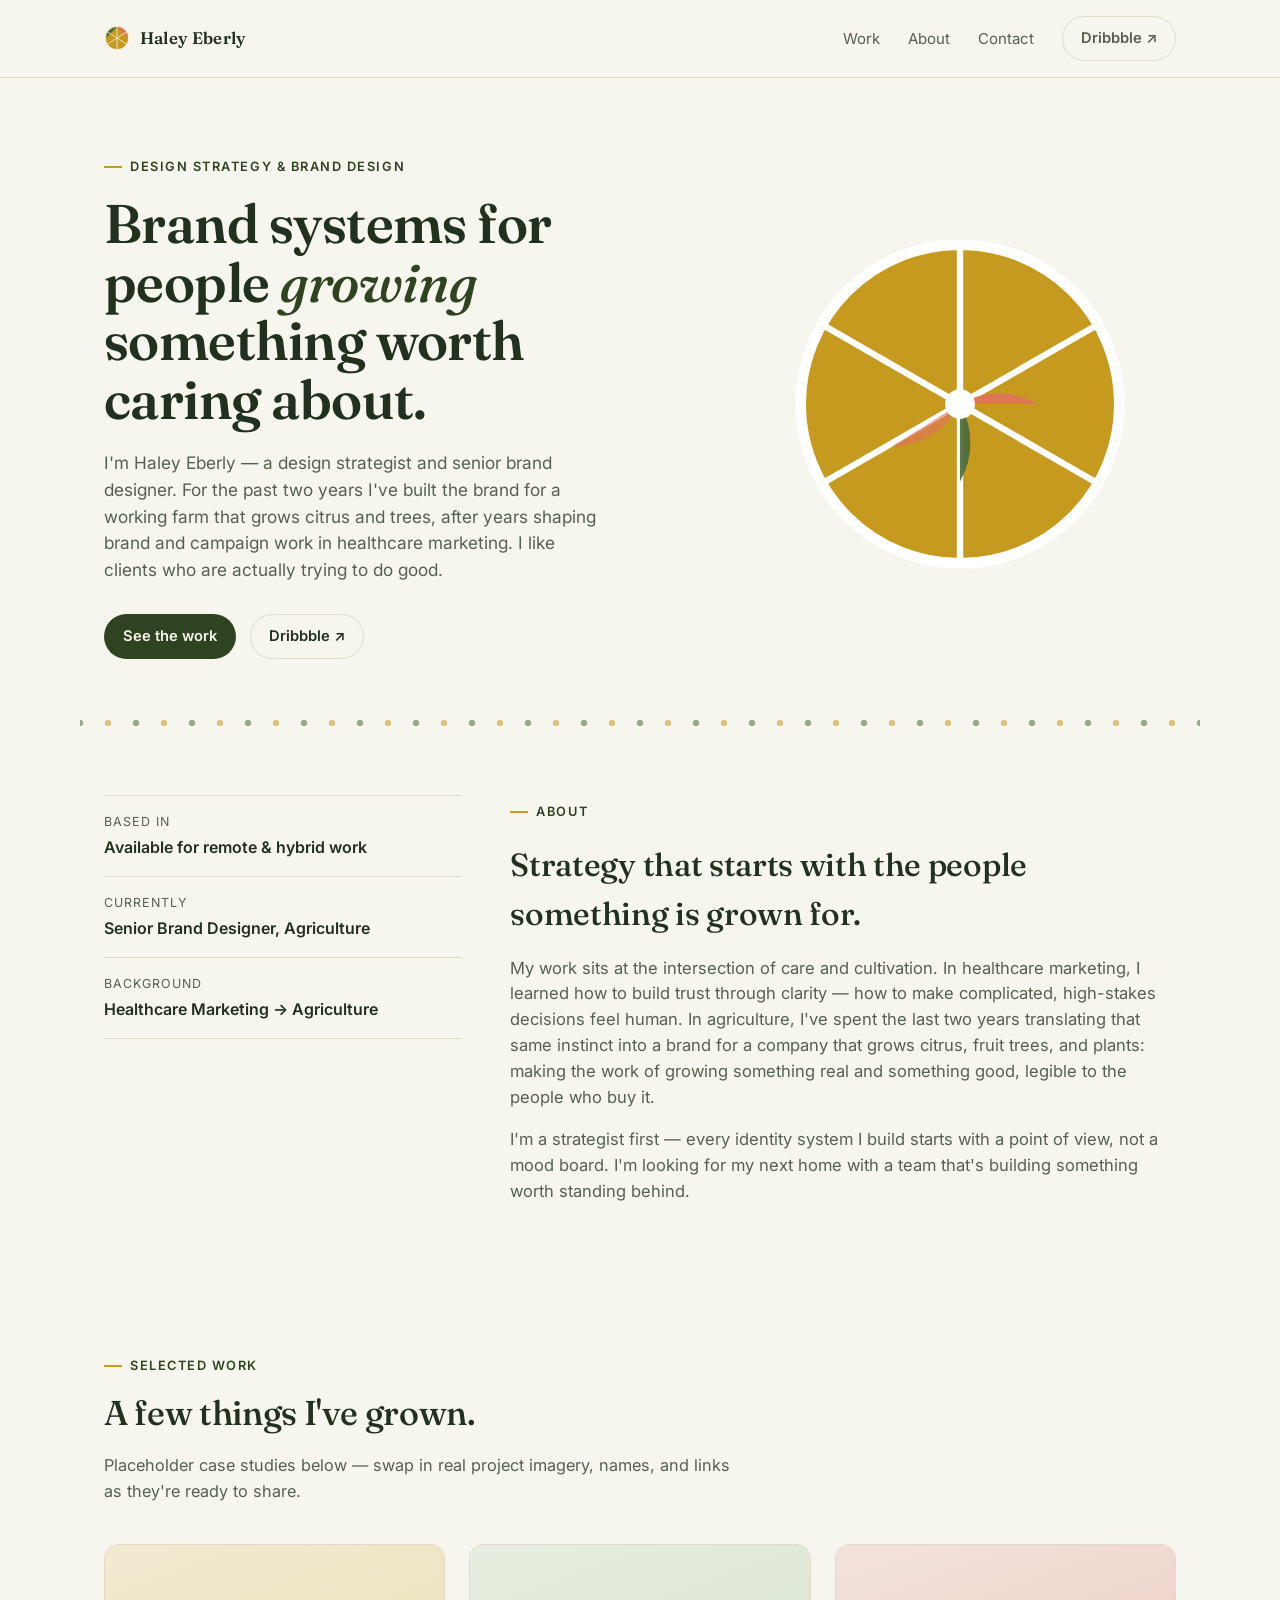
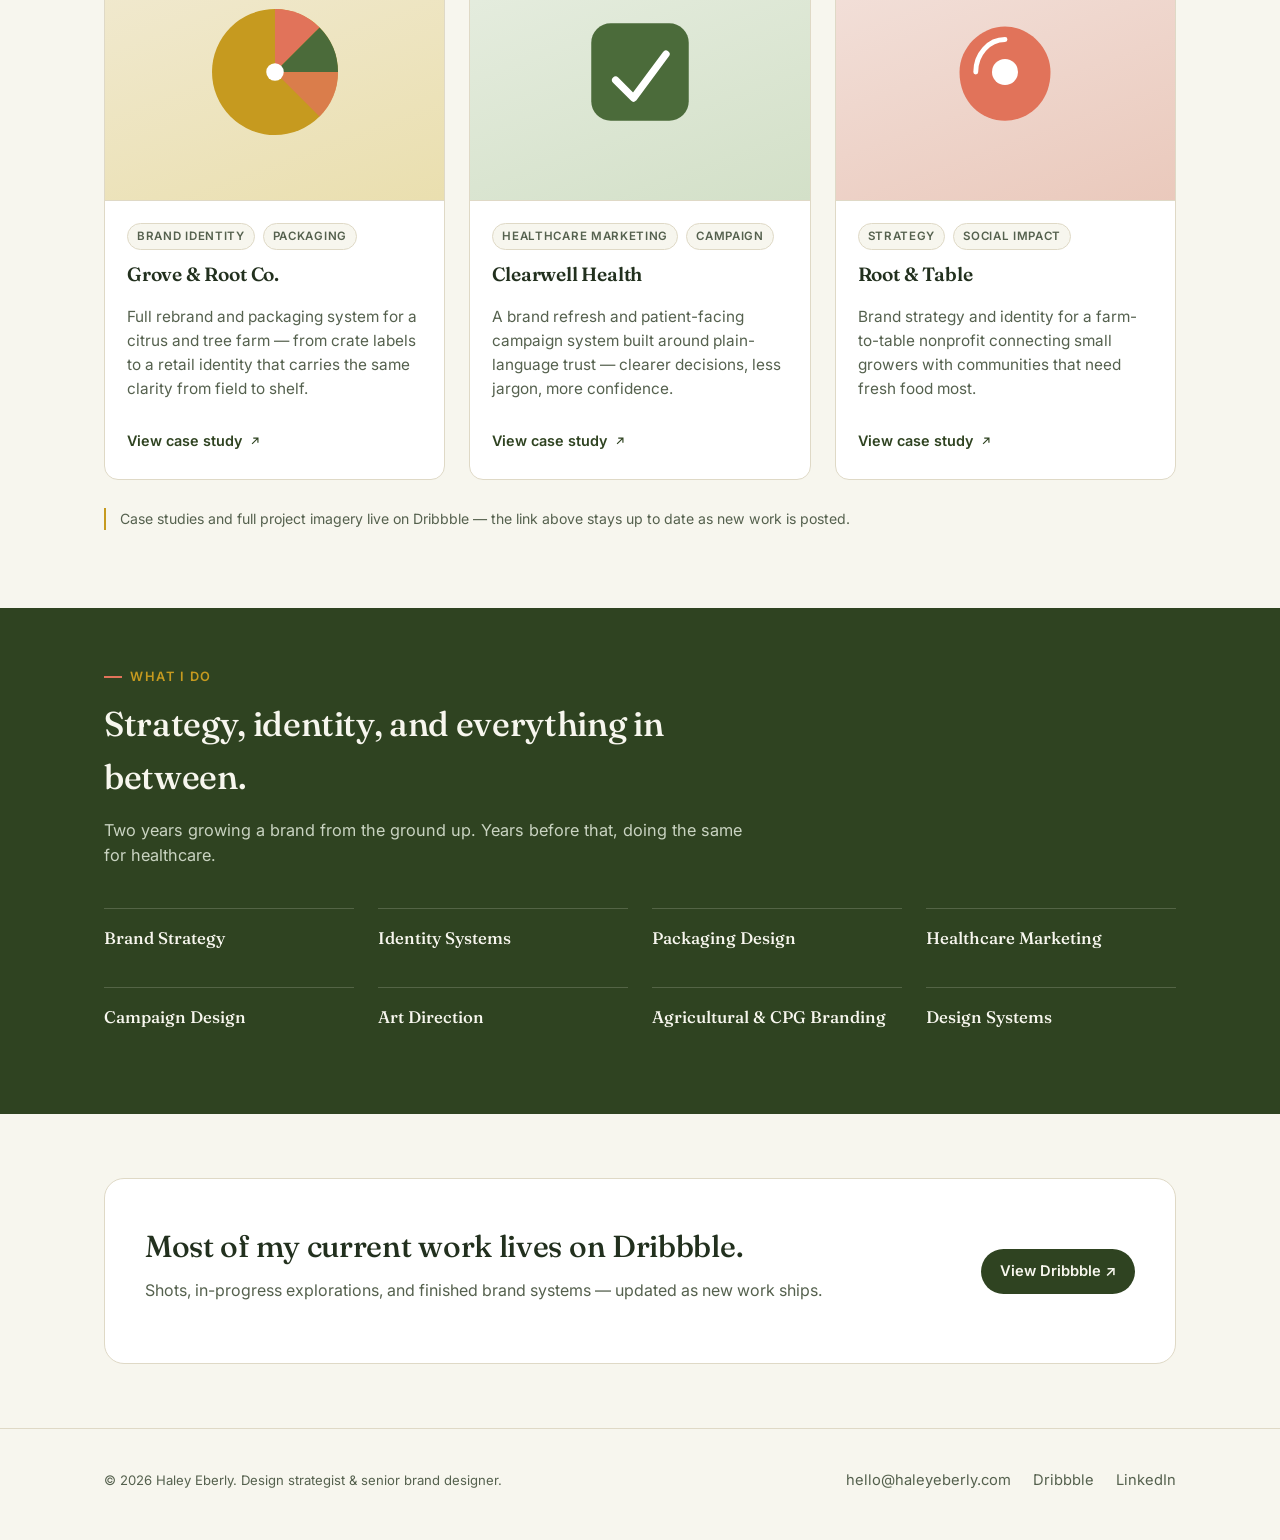
==== index.html @ f79b5d0a "Add files via upload" ====
<!DOCTYPE html>
<html lang="en">
<head>
<meta charset="UTF-8">
<meta name="viewport" content="width=device-width, initial-scale=1.0">
<title>Haley Eberly — Design Strategist & Senior Brand Designer</title>
<meta name="description" content="Haley Eberly is a design strategist and senior brand designer with experience across healthcare marketing and agriculture.">
<link rel="preconnect" href="https://fonts.googleapis.com">
<link rel="preconnect" href="https://fonts.gstatic.com" crossorigin>
<link href="https://fonts.googleapis.com/css2?family=Fraunces:opsz,wght@9..144,300;9..144,400;9..144,500;9..144,600;9..144,700&family=Fraunces:ital,opsz,wght@1,9..144,500&family=Inter:wght@400;500;600&display=swap" rel="stylesheet">
<style>
  :root{
    --paper: #F7F6EE;
    --card: #FFFFFF;
    --ink: #22301E;
    --ink-soft: #55614E;
    --green: #4B6B3A;
    --green-deep: #2F4321;
    --gold: #C69A1F;
    --coral: #E1735A;
    --line: #DFD9C6;
    --radius: 14px;
    --maxw: 1120px;
  }

  *{ box-sizing: border-box; }
  html{ scroll-behavior: smooth; }
  body{
    margin: 0;
    background: var(--paper);
    color: var(--ink);
    font-family: 'Inter', -apple-system, BlinkMacSystemFont, sans-serif;
    line-height: 1.55;
    -webkit-font-smoothing: antialiased;
  }
  h1, h2, h3, .display{
    font-family: 'Fraunces', Georgia, serif;
    color: var(--ink);
    margin: 0;
    letter-spacing: -0.01em;
  }
  a{ color: inherit; }
  img, svg{ display: block; max-width: 100%; }
  .wrap{
    max-width: var(--maxw);
    margin: 0 auto;
    padding: 0 24px;
  }
  :focus-visible{
    outline: 2px solid var(--green);
    outline-offset: 3px;
  }

  /* ---------- reveal on scroll ---------- */
  .reveal{
    opacity: 0;
    transform: translateY(16px);
    transition: opacity .7s ease, transform .7s ease;
  }
  .reveal.is-visible{
    opacity: 1;
    transform: translateY(0);
  }
  @media (prefers-reduced-motion: reduce){
    html{ scroll-behavior: auto; }
    .reveal{ opacity: 1; transform: none; transition: none; }
  }

  /* ---------- grove divider (signature motif) ---------- */
  .grove-divider{
    height: 16px;
    margin: 0 auto;
    max-width: var(--maxw);
    background-image:
      radial-gradient(circle, var(--gold) 0 3px, transparent 3.6px),
      radial-gradient(circle, var(--green) 0 3px, transparent 3.6px);
    background-size: 56px 16px, 56px 16px;
    background-position: 0 center, 28px center;
    background-repeat: repeat-x, repeat-x;
    opacity: 0.55;
  }

  /* ---------- header ---------- */
  header{
    position: sticky;
    top: 0;
    z-index: 50;
    background: rgba(247,246,238,0.86);
    backdrop-filter: blur(8px);
    border-bottom: 1px solid var(--line);
  }
  .nav{
    display: flex;
    align-items: center;
    justify-content: space-between;
    padding: 16px 24px;
  }
  .brand{
    display: flex;
    align-items: center;
    gap: 10px;
    font-family: 'Fraunces', serif;
    font-weight: 600;
    font-size: 1.05rem;
    text-decoration: none;
    letter-spacing: 0.01em;
  }
  .brand-mark{ width: 26px; height: 26px; flex-shrink: 0; }
  .nav-links{
    display: flex;
    align-items: center;
    gap: 28px;
    font-size: 0.94rem;
  }
  .nav-links a{
    text-decoration: none;
    color: var(--ink-soft);
    transition: color .2s ease;
  }
  .nav-links a:hover{ color: var(--green-deep); }
  .btn{
    display: inline-flex;
    align-items: center;
    gap: 8px;
    padding: 10px 18px;
    border-radius: 999px;
    font-weight: 600;
    font-size: 0.92rem;
    text-decoration: none;
    border: 1px solid transparent;
    transition: transform .15s ease, box-shadow .15s ease, background .2s ease;
  }
  .btn-primary{
    background: var(--green-deep);
    color: var(--paper);
  }
  .btn-primary:hover{ transform: translateY(-1px); box-shadow: 0 6px 16px rgba(47,67,33,0.25); }
  .btn-ghost{
    border-color: var(--line);
    color: var(--ink);
    background: transparent;
  }
  .btn-ghost:hover{ border-color: var(--green); color: var(--green-deep); }

  .menu-toggle{
    display: none;
    background: none;
    border: 1px solid var(--line);
    border-radius: 8px;
    width: 40px;
    height: 40px;
    align-items: center;
    justify-content: center;
    cursor: pointer;
  }
  .menu-toggle span, .menu-toggle::before, .menu-toggle::after{
    display: none;
  }
  .menu-toggle svg{ width: 18px; height: 18px; }

  /* ---------- hero ---------- */
  .hero{
    padding: 72px 0 56px;
  }
  .hero-grid{
    display: grid;
    grid-template-columns: 1.15fr 0.85fr;
    gap: 56px;
    align-items: center;
  }
  .eyebrow{
    display: inline-flex;
    align-items: center;
    gap: 8px;
    font-size: 0.8rem;
    font-weight: 600;
    letter-spacing: 0.12em;
    text-transform: uppercase;
    color: var(--green-deep);
    margin-bottom: 18px;
  }
  .eyebrow::before{
    content: "";
    width: 18px;
    height: 1.5px;
    background: var(--gold);
  }
  .hero h1{
    font-size: clamp(2.1rem, 4.6vw, 3.4rem);
    font-weight: 600;
    line-height: 1.08;
  }
  .hero h1 em{
    font-style: italic;
    font-weight: 500;
    color: var(--green-deep);
  }
  .hero p.lede{
    margin-top: 20px;
    font-size: 1.08rem;
    color: var(--ink-soft);
    max-width: 46ch;
  }
  .hero-ctas{
    margin-top: 30px;
    display: flex;
    gap: 14px;
    flex-wrap: wrap;
  }
  .hero-art{
    justify-self: center;
    width: min(340px, 90%);
  }

  /* ---------- section shells ---------- */
  section{ padding: 64px 0; }
  .section-head{
    max-width: 640px;
    margin-bottom: 40px;
  }
  .section-head .eyebrow{ margin-bottom: 10px; }
  .section-head h2{
    font-size: clamp(1.6rem, 3vw, 2.15rem);
    font-weight: 500;
  }
  .section-head p{
    margin-top: 14px;
    color: var(--ink-soft);
    font-size: 1.02rem;
  }

  /* ---------- about ---------- */
  .about-grid{
    display: grid;
    grid-template-columns: 0.7fr 1.3fr;
    gap: 48px;
    align-items: start;
  }
  .about-fact{
    border-top: 1px solid var(--line);
    padding: 16px 0;
  }
  .about-fact:last-child{ border-bottom: 1px solid var(--line); }
  .about-fact .label{
    font-size: 0.78rem;
    text-transform: uppercase;
    letter-spacing: 0.08em;
    color: var(--ink-soft);
    margin-bottom: 4px;
  }
  .about-fact .val{ font-weight: 600; }
  .about-copy p{ color: var(--ink-soft); font-size: 1.04rem; }
  .about-copy p + p{ margin-top: 16px; }

  /* ---------- work ---------- */
  .work-grid{
    display: grid;
    grid-template-columns: repeat(3, 1fr);
    gap: 24px;
  }
  .card{
    background: var(--card);
    border: 1px solid var(--line);
    border-radius: var(--radius);
    overflow: hidden;
    display: flex;
    flex-direction: column;
    transition: transform .2s ease, box-shadow .2s ease;
  }
  .card:hover{
    transform: translateY(-4px);
    box-shadow: 0 16px 32px rgba(47,67,33,0.10);
  }
  .card-art{
    aspect-ratio: 4 / 3;
    display: flex;
    align-items: center;
    justify-content: center;
    padding: 32px;
  }
  .card-body{
    padding: 22px 22px 26px;
    border-top: 1px solid var(--line);
  }
  .card-tags{
    display: flex;
    gap: 8px;
    flex-wrap: wrap;
    margin-bottom: 10px;
  }
  .tag{
    font-size: 0.72rem;
    text-transform: uppercase;
    letter-spacing: 0.06em;
    font-weight: 600;
    padding: 4px 9px;
    border-radius: 999px;
    background: var(--paper);
    border: 1px solid var(--line);
    color: var(--ink-soft);
  }
  .card h3{ font-size: 1.2rem; font-weight: 600; margin-bottom: 6px; }
  .card p{ color: var(--ink-soft); font-size: 0.96rem; }
  .card-link{
    margin-top: 14px;
    display: inline-flex;
    align-items: center;
    gap: 6px;
    font-size: 0.9rem;
    font-weight: 600;
    color: var(--green-deep);
    text-decoration: none;
  }
  .card-link svg{ width: 14px; height: 14px; transition: transform .15s ease; }
  .card-link:hover svg{ transform: translate(2px,-2px); }

  .note{
    margin-top: 28px;
    font-size: 0.88rem;
    color: var(--ink-soft);
    border-left: 2px solid var(--gold);
    padding-left: 14px;
  }

  /* ---------- skills strip ---------- */
  .skills-strip{
    background: var(--green-deep);
    color: var(--paper);
    padding: 52px 0;
  }
  .skills-strip .section-head h2{ color: var(--paper); }
  .skills-strip .section-head p{ color: #C9D3C1; }
  .skills-strip .eyebrow{ color: var(--gold); }
  .skills-strip .eyebrow::before{ background: var(--coral); }
  .skills-list{
    display: grid;
    grid-template-columns: repeat(4, 1fr);
    gap: 20px 24px;
    margin-top: 8px;
    padding: 0;
    list-style: none;
  }
  .skills-list li{
    padding: 16px 0;
    border-top: 1px solid rgba(247,246,238,0.18);
    font-family: 'Fraunces', serif;
    font-size: 1.05rem;
    font-weight: 500;
  }

  /* ---------- dribbble banner ---------- */
  .banner{
    background: var(--card);
    border: 1px solid var(--line);
    border-radius: 20px;
    padding: 44px 40px;
    display: flex;
    align-items: center;
    justify-content: space-between;
    gap: 24px;
    flex-wrap: wrap;
  }
  .banner h2{ font-size: clamp(1.4rem, 2.6vw, 1.9rem); font-weight: 500; max-width: 30ch; }
  .banner p{ color: var(--ink-soft); margin-top: 8px; }
  .banner-cta{ flex-shrink: 0; }

  /* ---------- footer ---------- */
  footer{
    border-top: 1px solid var(--line);
    padding: 40px 0 48px;
  }
  .footer-row{
    display: flex;
    justify-content: space-between;
    align-items: center;
    flex-wrap: wrap;
    gap: 16px;
  }
  .footer-links{
    display: flex;
    gap: 22px;
    font-size: 0.92rem;
  }
  .footer-links a{ text-decoration: none; color: var(--ink-soft); }
  .footer-links a:hover{ color: var(--green-deep); }
  .copyright{ font-size: 0.82rem; color: var(--ink-soft); }

  /* ---------- mobile menu panel ---------- */
  .mobile-panel{
    display: none;
    flex-direction: column;
    gap: 4px;
    padding: 8px 24px 20px;
    border-bottom: 1px solid var(--line);
  }
  .mobile-panel a{
    text-decoration: none;
    color: var(--ink);
    padding: 12px 4px;
    border-bottom: 1px solid var(--line);
    font-size: 1rem;
  }
  .mobile-panel .btn{ margin-top: 10px; justify-content: center; }
  header.open .mobile-panel{ display: flex; }

  /* ---------- responsive ---------- */
  @media (max-width: 860px){
    .hero-grid{ grid-template-columns: 1fr; gap: 36px; }
    .hero-art{ order: -1; width: min(260px, 70%); margin: 0 auto; }
    .about-grid{ grid-template-columns: 1fr; }
    .work-grid{ grid-template-columns: 1fr 1fr; }
    .skills-list{ grid-template-columns: 1fr 1fr; }
  }

  @media (max-width: 620px){
    .nav-links{ display: none; }
    .menu-toggle{ display: flex; }
    .work-grid{ grid-template-columns: 1fr; }
    .skills-list{ grid-template-columns: 1fr; }
    .banner{ flex-direction: column; align-items: flex-start; padding: 32px 24px; }
    .footer-row{ flex-direction: column; align-items: flex-start; }
    section{ padding: 48px 0; }
    .hero{ padding: 48px 0 40px; }
  }
</style>
</head>
<body>

<header id="siteHeader">
  <div class="nav wrap">
    <a href="#top" class="brand">
      <svg class="brand-mark" viewBox="0 0 40 40" aria-hidden="true">
        <circle cx="20" cy="20" r="18" fill="var(--gold)"/>
        <path d="M20 3 A17 17 0 0 1 37 20 Z" fill="var(--coral)"/>
        <path d="M20 3 A17 17 0 0 0 3 20 Z" fill="var(--green)"/>
        <circle cx="20" cy="20" r="18" fill="none" stroke="var(--paper)" stroke-width="1.4"/>
        <g stroke="var(--paper)" stroke-width="1.1">
          <line x1="20" y1="20" x2="20" y2="2.4"/>
          <line x1="20" y1="20" x2="35.6" y2="10"/>
          <line x1="20" y1="20" x2="35.6" y2="30"/>
          <line x1="20" y1="20" x2="20" y2="37.6"/>
          <line x1="20" y1="20" x2="4.4" y2="30"/>
          <line x1="20" y1="20" x2="4.4" y2="10"/>
        </g>
      </svg>
      Haley Eberly
    </a>
    <nav class="nav-links">
      <a href="#work">Work</a>
      <a href="#about">About</a>
      <a href="#contact">Contact</a>
      <a class="btn btn-ghost" href="https://dribbble.com/" target="_blank" rel="noopener">Dribbble ↗</a>
    </nav>
    <button class="menu-toggle" id="menuToggle" aria-label="Open menu" aria-expanded="false">
      <svg viewBox="0 0 24 24" fill="none" stroke="currentColor" stroke-width="2" stroke-linecap="round"><path d="M3 6h18M3 12h18M3 18h18"/></svg>
    </button>
  </div>
  <div class="mobile-panel" id="mobilePanel">
    <a href="#work">Work</a>
    <a href="#about">About</a>
    <a href="#contact">Contact</a>
    <a class="btn btn-primary" href="https://dribbble.com/" target="_blank" rel="noopener">View Dribbble ↗</a>
  </div>
</header>

<main id="top">

  <section class="hero">
    <div class="wrap hero-grid">
      <div>
        <span class="eyebrow">Design Strategy &amp; Brand Design</span>
        <h1>Brand systems for people <em>growing</em> something worth caring about.</h1>
        <p class="lede">I'm Haley Eberly — a design strategist and senior brand designer. For the past two years I've built the brand for a working farm that grows citrus and trees, after years shaping brand and campaign work in healthcare marketing. I like clients who are actually trying to do good.</p>
        <div class="hero-ctas">
          <a href="#work" class="btn btn-primary">See the work</a>
          <a href="https://dribbble.com/" target="_blank" rel="noopener" class="btn btn-ghost">Dribbble ↗</a>
        </div>
      </div>
      <div class="hero-art">
        <svg viewBox="0 0 320 320" aria-hidden="true">
          <circle cx="160" cy="160" r="150" fill="var(--gold)"/>
          <circle cx="160" cy="160" r="150" fill="none" stroke="var(--card)" stroke-width="10"/>
          <g stroke="var(--card)" stroke-width="6">
            <line x1="160" y1="160" x2="160" y2="14"/>
            <line x1="160" y1="160" x2="286.6" y2="87"/>
            <line x1="160" y1="160" x2="286.6" y2="233"/>
            <line x1="160" y1="160" x2="160" y2="306"/>
            <line x1="160" y1="160" x2="33.4" y2="233"/>
            <line x1="160" y1="160" x2="33.4" y2="87"/>
          </g>
          <path d="M160 160 A73 73 0 0 1 233 160 Z" fill="var(--coral)" opacity="0.9"/>
          <path d="M160 160 A73 73 0 0 1 160 233 Z" fill="var(--green)" opacity="0.9"/>
          <path d="M160 160 A73 73 0 0 1 96 200 Z" fill="var(--coral)" opacity="0.65"/>
          <circle cx="160" cy="160" r="14" fill="var(--card)"/>
        </svg>
      </div>
    </div>
  </section>

  <div class="grove-divider" role="presentation"></div>

  <section id="about" class="reveal">
    <div class="wrap about-grid">
      <div>
        <div class="about-fact">
          <div class="label">Based in</div>
          <div class="val">Available for remote &amp; hybrid work</div>
        </div>
        <div class="about-fact">
          <div class="label">Currently</div>
          <div class="val">Senior Brand Designer, Agriculture</div>
        </div>
        <div class="about-fact">
          <div class="label">Background</div>
          <div class="val">Healthcare Marketing → Agriculture</div>
        </div>
      </div>
      <div class="about-copy">
        <span class="eyebrow">About</span>
        <h2 style="font-size: clamp(1.5rem, 2.6vw, 2rem); font-weight: 500; margin-bottom: 16px;">Strategy that starts with the people something is grown for.</h2>
        <p>My work sits at the intersection of care and cultivation. In healthcare marketing, I learned how to build trust through clarity — how to make complicated, high-stakes decisions feel human. In agriculture, I've spent the last two years translating that same instinct into a brand for a company that grows citrus, fruit trees, and plants: making the work of growing something real and something good, legible to the people who buy it.</p>
        <p>I'm a strategist first — every identity system I build starts with a point of view, not a mood board. I'm looking for my next home with a team that's building something worth standing behind.</p>
      </div>
    </div>
  </section>

  <section id="work">
    <div class="wrap">
      <div class="section-head reveal">
        <span class="eyebrow">Selected Work</span>
        <h2>A few things I've grown.</h2>
        <p>Placeholder case studies below — swap in real project imagery, names, and links as they're ready to share.</p>
      </div>

      <div class="work-grid">

        <article class="card reveal">
          <div class="card-art" style="background: linear-gradient(160deg, #F1EAD2, #EADFAF);">
            <svg viewBox="0 0 160 160" width="140">
              <circle cx="80" cy="80" r="72" fill="var(--gold)"/>
              <path d="M80 80 L80 8 A72 72 0 0 1 130.9 29.1 Z" fill="var(--coral)"/>
              <path d="M80 80 L130.9 29.1 A72 72 0 0 1 152 80 Z" fill="var(--green)"/>
              <path d="M80 80 L152 80 A72 72 0 0 1 130.9 130.9 Z" fill="var(--coral)" opacity="0.75"/>
              <circle cx="80" cy="80" r="10" fill="#fff"/>
            </svg>
          </div>
          <div class="card-body">
            <div class="card-tags"><span class="tag">Brand Identity</span><span class="tag">Packaging</span></div>
            <h3>Grove &amp; Root Co.</h3>
            <p>Full rebrand and packaging system for a citrus and tree farm — from crate labels to a retail identity that carries the same clarity from field to shelf.</p>
            <a href="#" class="card-link">View case study <svg viewBox="0 0 24 24" fill="none" stroke="currentColor" stroke-width="2"><path d="M7 17L17 7M9 7h8v8"/></svg></a>
          </div>
        </article>

        <article class="card reveal">
          <div class="card-art" style="background: linear-gradient(160deg, #E7EEE1, #D3E0C8);">
            <svg viewBox="0 0 160 160" width="130">
              <rect x="20" y="20" width="120" height="120" rx="24" fill="var(--green)"/>
              <path d="M50 90 L72 112 L112 58" fill="none" stroke="#fff" stroke-width="9" stroke-linecap="round" stroke-linejoin="round"/>
            </svg>
          </div>
          <div class="card-body">
            <div class="card-tags"><span class="tag">Healthcare Marketing</span><span class="tag">Campaign</span></div>
            <h3>Clearwell Health</h3>
            <p>A brand refresh and patient-facing campaign system built around plain-language trust — clearer decisions, less jargon, more confidence.</p>
            <a href="#" class="card-link">View case study <svg viewBox="0 0 24 24" fill="none" stroke="currentColor" stroke-width="2"><path d="M7 17L17 7M9 7h8v8"/></svg></a>
          </div>
        </article>

        <article class="card reveal">
          <div class="card-art" style="background: linear-gradient(160deg, #F3E2DC, #EAC9BC);">
            <svg viewBox="0 0 160 160" width="130">
              <path d="M80 24 C110 24 136 50 136 80 C136 118 108 140 80 140 C52 140 24 118 24 80 C24 50 50 24 80 24 Z" fill="var(--coral)"/>
              <path d="M80 40 C60 40 44 58 44 80" fill="none" stroke="#fff" stroke-width="6" stroke-linecap="round"/>
              <circle cx="80" cy="80" r="16" fill="#fff"/>
            </svg>
          </div>
          <div class="card-body">
            <div class="card-tags"><span class="tag">Strategy</span><span class="tag">Social Impact</span></div>
            <h3>Root &amp; Table</h3>
            <p>Brand strategy and identity for a farm-to-table nonprofit connecting small growers with communities that need fresh food most.</p>
            <a href="#" class="card-link">View case study <svg viewBox="0 0 24 24" fill="none" stroke="currentColor" stroke-width="2"><path d="M7 17L17 7M9 7h8v8"/></svg></a>
          </div>
        </article>

      </div>

      <p class="note reveal">Case studies and full project imagery live on Dribbble — the link above stays up to date as new work is posted.</p>
    </div>
  </section>

  <div class="skills-strip">
    <div class="wrap">
      <div class="section-head reveal">
        <span class="eyebrow">What I Do</span>
        <h2>Strategy, identity, and everything in between.</h2>
        <p>Two years growing a brand from the ground up. Years before that, doing the same for healthcare.</p>
      </div>
      <ul class="skills-list reveal">
        <li>Brand Strategy</li>
        <li>Identity Systems</li>
        <li>Packaging Design</li>
        <li>Healthcare Marketing</li>
        <li>Campaign Design</li>
        <li>Art Direction</li>
        <li>Agricultural &amp; CPG Branding</li>
        <li>Design Systems</li>
      </ul>
    </div>
  </div>

  <section>
    <div class="wrap">
      <div class="banner reveal">
        <div>
          <h2>Most of my current work lives on Dribbble.</h2>
          <p>Shots, in-progress explorations, and finished brand systems — updated as new work ships.</p>
        </div>
        <a href="https://dribbble.com/" target="_blank" rel="noopener" class="btn btn-primary banner-cta">View Dribbble ↗</a>
      </div>
    </div>
  </section>

</main>

<footer id="contact">
  <div class="wrap footer-row">
    <div class="copyright">© <span id="year"></span> Haley Eberly. Design strategist &amp; senior brand designer.</div>
    <div class="footer-links">
      <a href="mailto:hello@haleyeberly.com">hello@haleyeberly.com</a>
      <a href="https://dribbble.com/" target="_blank" rel="noopener">Dribbble</a>
      <a href="https://www.linkedin.com/" target="_blank" rel="noopener">LinkedIn</a>
    </div>
  </div>
</footer>

<script>
  document.getElementById('year').textContent = new Date().getFullYear();

  // mobile menu toggle
  const header = document.getElementById('siteHeader');
  const menuToggle = document.getElementById('menuToggle');
  menuToggle.addEventListener('click', () => {
    const isOpen = header.classList.toggle('open');
    menuToggle.setAttribute('aria-expanded', isOpen ? 'true' : 'false');
  });
  document.querySelectorAll('.mobile-panel a').forEach(a => {
    a.addEventListener('click', () => {
      header.classList.remove('open');
      menuToggle.setAttribute('aria-expanded', 'false');
    });
  });

  // scroll reveal
  const revealEls = document.querySelectorAll('.reveal');
  if ('IntersectionObserver' in window) {
    const io = new IntersectionObserver((entries) => {
      entries.forEach(entry => {
        if (entry.isIntersecting) {
          entry.target.classList.add('is-visible');
          io.unobserve(entry.target);
        }
      });
    }, { threshold: 0.12 });
    revealEls.forEach(el => io.observe(el));
  } else {
    revealEls.forEach(el => el.classList.add('is-visible'));
  }
</script>

</body>
</html>
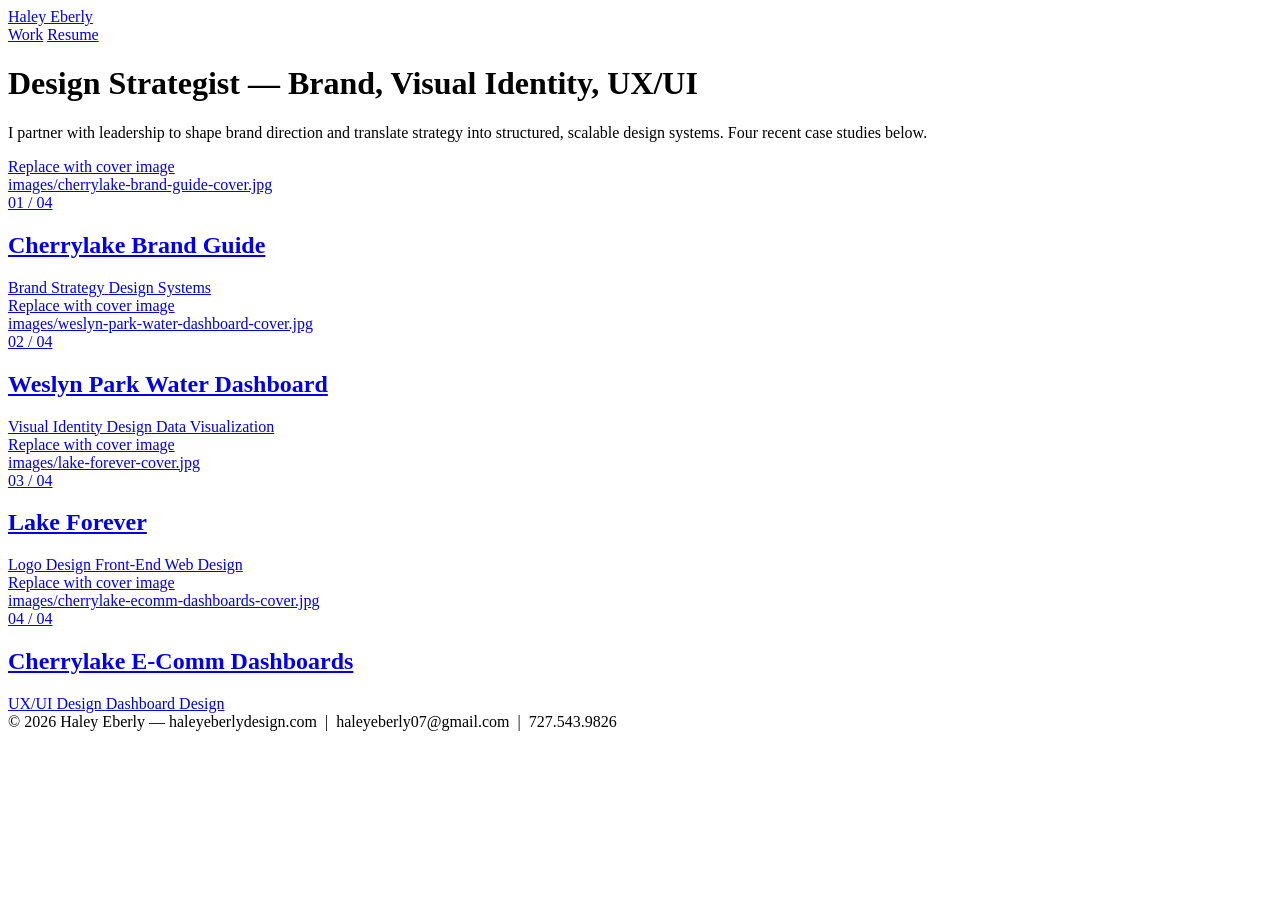
==== commit c224757b: "Update index.html" ====
--- a/index.html
+++ b/index.html
@@ -3,669 +3,93 @@
 <head>
 <meta charset="UTF-8">
 <meta name="viewport" content="width=device-width, initial-scale=1.0">
-<title>Haley Eberly — Design Strategist & Senior Brand Designer</title>
-<meta name="description" content="Haley Eberly is a design strategist and senior brand designer with experience across healthcare marketing and agriculture.">
+<title>Haley Eberly — Portfolio</title>
 <link rel="preconnect" href="https://fonts.googleapis.com">
 <link rel="preconnect" href="https://fonts.gstatic.com" crossorigin>
-<link href="https://fonts.googleapis.com/css2?family=Fraunces:opsz,wght@9..144,300;9..144,400;9..144,500;9..144,600;9..144,700&family=Fraunces:ital,opsz,wght@1,9..144,500&family=Inter:wght@400;500;600&display=swap" rel="stylesheet">
-<style>
-  :root{
-    --paper: #F7F6EE;
-    --card: #FFFFFF;
-    --ink: #22301E;
-    --ink-soft: #55614E;
-    --green: #4B6B3A;
-    --green-deep: #2F4321;
-    --gold: #C69A1F;
-    --coral: #E1735A;
-    --line: #DFD9C6;
-    --radius: 14px;
-    --maxw: 1120px;
-  }
-
-  *{ box-sizing: border-box; }
-  html{ scroll-behavior: smooth; }
-  body{
-    margin: 0;
-    background: var(--paper);
-    color: var(--ink);
-    font-family: 'Inter', -apple-system, BlinkMacSystemFont, sans-serif;
-    line-height: 1.55;
-    -webkit-font-smoothing: antialiased;
-  }
-  h1, h2, h3, .display{
-    font-family: 'Fraunces', Georgia, serif;
-    color: var(--ink);
-    margin: 0;
-    letter-spacing: -0.01em;
-  }
-  a{ color: inherit; }
-  img, svg{ display: block; max-width: 100%; }
-  .wrap{
-    max-width: var(--maxw);
-    margin: 0 auto;
-    padding: 0 24px;
-  }
-  :focus-visible{
-    outline: 2px solid var(--green);
-    outline-offset: 3px;
-  }
-
-  /* ---------- reveal on scroll ---------- */
-  .reveal{
-    opacity: 0;
-    transform: translateY(16px);
-    transition: opacity .7s ease, transform .7s ease;
-  }
-  .reveal.is-visible{
-    opacity: 1;
-    transform: translateY(0);
-  }
-  @media (prefers-reduced-motion: reduce){
-    html{ scroll-behavior: auto; }
-    .reveal{ opacity: 1; transform: none; transition: none; }
-  }
-
-  /* ---------- grove divider (signature motif) ---------- */
-  .grove-divider{
-    height: 16px;
-    margin: 0 auto;
-    max-width: var(--maxw);
-    background-image:
-      radial-gradient(circle, var(--gold) 0 3px, transparent 3.6px),
-      radial-gradient(circle, var(--green) 0 3px, transparent 3.6px);
-    background-size: 56px 16px, 56px 16px;
-    background-position: 0 center, 28px center;
-    background-repeat: repeat-x, repeat-x;
-    opacity: 0.55;
-  }
-
-  /* ---------- header ---------- */
-  header{
-    position: sticky;
-    top: 0;
-    z-index: 50;
-    background: rgba(247,246,238,0.86);
-    backdrop-filter: blur(8px);
-    border-bottom: 1px solid var(--line);
-  }
-  .nav{
-    display: flex;
-    align-items: center;
-    justify-content: space-between;
-    padding: 16px 24px;
-  }
-  .brand{
-    display: flex;
-    align-items: center;
-    gap: 10px;
-    font-family: 'Fraunces', serif;
-    font-weight: 600;
-    font-size: 1.05rem;
-    text-decoration: none;
-    letter-spacing: 0.01em;
-  }
-  .brand-mark{ width: 26px; height: 26px; flex-shrink: 0; }
-  .nav-links{
-    display: flex;
-    align-items: center;
-    gap: 28px;
-    font-size: 0.94rem;
-  }
-  .nav-links a{
-    text-decoration: none;
-    color: var(--ink-soft);
-    transition: color .2s ease;
-  }
-  .nav-links a:hover{ color: var(--green-deep); }
-  .btn{
-    display: inline-flex;
-    align-items: center;
-    gap: 8px;
-    padding: 10px 18px;
-    border-radius: 999px;
-    font-weight: 600;
-    font-size: 0.92rem;
-    text-decoration: none;
-    border: 1px solid transparent;
-    transition: transform .15s ease, box-shadow .15s ease, background .2s ease;
-  }
-  .btn-primary{
-    background: var(--green-deep);
-    color: var(--paper);
-  }
-  .btn-primary:hover{ transform: translateY(-1px); box-shadow: 0 6px 16px rgba(47,67,33,0.25); }
-  .btn-ghost{
-    border-color: var(--line);
-    color: var(--ink);
-    background: transparent;
-  }
-  .btn-ghost:hover{ border-color: var(--green); color: var(--green-deep); }
-
-  .menu-toggle{
-    display: none;
-    background: none;
-    border: 1px solid var(--line);
-    border-radius: 8px;
-    width: 40px;
-    height: 40px;
-    align-items: center;
-    justify-content: center;
-    cursor: pointer;
-  }
-  .menu-toggle span, .menu-toggle::before, .menu-toggle::after{
-    display: none;
-  }
-  .menu-toggle svg{ width: 18px; height: 18px; }
-
-  /* ---------- hero ---------- */
-  .hero{
-    padding: 72px 0 56px;
-  }
-  .hero-grid{
-    display: grid;
-    grid-template-columns: 1.15fr 0.85fr;
-    gap: 56px;
-    align-items: center;
-  }
-  .eyebrow{
-    display: inline-flex;
-    align-items: center;
-    gap: 8px;
-    font-size: 0.8rem;
-    font-weight: 600;
-    letter-spacing: 0.12em;
-    text-transform: uppercase;
-    color: var(--green-deep);
-    margin-bottom: 18px;
-  }
-  .eyebrow::before{
-    content: "";
-    width: 18px;
-    height: 1.5px;
-    background: var(--gold);
-  }
-  .hero h1{
-    font-size: clamp(2.1rem, 4.6vw, 3.4rem);
-    font-weight: 600;
-    line-height: 1.08;
-  }
-  .hero h1 em{
-    font-style: italic;
-    font-weight: 500;
-    color: var(--green-deep);
-  }
-  .hero p.lede{
-    margin-top: 20px;
-    font-size: 1.08rem;
-    color: var(--ink-soft);
-    max-width: 46ch;
-  }
-  .hero-ctas{
-    margin-top: 30px;
-    display: flex;
-    gap: 14px;
-    flex-wrap: wrap;
-  }
-  .hero-art{
-    justify-self: center;
-    width: min(340px, 90%);
-  }
-
-  /* ---------- section shells ---------- */
-  section{ padding: 64px 0; }
-  .section-head{
-    max-width: 640px;
-    margin-bottom: 40px;
-  }
-  .section-head .eyebrow{ margin-bottom: 10px; }
-  .section-head h2{
-    font-size: clamp(1.6rem, 3vw, 2.15rem);
-    font-weight: 500;
-  }
-  .section-head p{
-    margin-top: 14px;
-    color: var(--ink-soft);
-    font-size: 1.02rem;
-  }
-
-  /* ---------- about ---------- */
-  .about-grid{
-    display: grid;
-    grid-template-columns: 0.7fr 1.3fr;
-    gap: 48px;
-    align-items: start;
-  }
-  .about-fact{
-    border-top: 1px solid var(--line);
-    padding: 16px 0;
-  }
-  .about-fact:last-child{ border-bottom: 1px solid var(--line); }
-  .about-fact .label{
-    font-size: 0.78rem;
-    text-transform: uppercase;
-    letter-spacing: 0.08em;
-    color: var(--ink-soft);
-    margin-bottom: 4px;
-  }
-  .about-fact .val{ font-weight: 600; }
-  .about-copy p{ color: var(--ink-soft); font-size: 1.04rem; }
-  .about-copy p + p{ margin-top: 16px; }
-
-  /* ---------- work ---------- */
-  .work-grid{
-    display: grid;
-    grid-template-columns: repeat(3, 1fr);
-    gap: 24px;
-  }
-  .card{
-    background: var(--card);
-    border: 1px solid var(--line);
-    border-radius: var(--radius);
-    overflow: hidden;
-    display: flex;
-    flex-direction: column;
-    transition: transform .2s ease, box-shadow .2s ease;
-  }
-  .card:hover{
-    transform: translateY(-4px);
-    box-shadow: 0 16px 32px rgba(47,67,33,0.10);
-  }
-  .card-art{
-    aspect-ratio: 4 / 3;
-    display: flex;
-    align-items: center;
-    justify-content: center;
-    padding: 32px;
-  }
-  .card-body{
-    padding: 22px 22px 26px;
-    border-top: 1px solid var(--line);
-  }
-  .card-tags{
-    display: flex;
-    gap: 8px;
-    flex-wrap: wrap;
-    margin-bottom: 10px;
-  }
-  .tag{
-    font-size: 0.72rem;
-    text-transform: uppercase;
-    letter-spacing: 0.06em;
-    font-weight: 600;
-    padding: 4px 9px;
-    border-radius: 999px;
-    background: var(--paper);
-    border: 1px solid var(--line);
-    color: var(--ink-soft);
-  }
-  .card h3{ font-size: 1.2rem; font-weight: 600; margin-bottom: 6px; }
-  .card p{ color: var(--ink-soft); font-size: 0.96rem; }
-  .card-link{
-    margin-top: 14px;
-    display: inline-flex;
-    align-items: center;
-    gap: 6px;
-    font-size: 0.9rem;
-    font-weight: 600;
-    color: var(--green-deep);
-    text-decoration: none;
-  }
-  .card-link svg{ width: 14px; height: 14px; transition: transform .15s ease; }
-  .card-link:hover svg{ transform: translate(2px,-2px); }
-
-  .note{
-    margin-top: 28px;
-    font-size: 0.88rem;
-    color: var(--ink-soft);
-    border-left: 2px solid var(--gold);
-    padding-left: 14px;
-  }
-
-  /* ---------- skills strip ---------- */
-  .skills-strip{
-    background: var(--green-deep);
-    color: var(--paper);
-    padding: 52px 0;
-  }
-  .skills-strip .section-head h2{ color: var(--paper); }
-  .skills-strip .section-head p{ color: #C9D3C1; }
-  .skills-strip .eyebrow{ color: var(--gold); }
-  .skills-strip .eyebrow::before{ background: var(--coral); }
-  .skills-list{
-    display: grid;
-    grid-template-columns: repeat(4, 1fr);
-    gap: 20px 24px;
-    margin-top: 8px;
-    padding: 0;
-    list-style: none;
-  }
-  .skills-list li{
-    padding: 16px 0;
-    border-top: 1px solid rgba(247,246,238,0.18);
-    font-family: 'Fraunces', serif;
-    font-size: 1.05rem;
-    font-weight: 500;
-  }
-
-  /* ---------- dribbble banner ---------- */
-  .banner{
-    background: var(--card);
-    border: 1px solid var(--line);
-    border-radius: 20px;
-    padding: 44px 40px;
-    display: flex;
-    align-items: center;
-    justify-content: space-between;
-    gap: 24px;
-    flex-wrap: wrap;
-  }
-  .banner h2{ font-size: clamp(1.4rem, 2.6vw, 1.9rem); font-weight: 500; max-width: 30ch; }
-  .banner p{ color: var(--ink-soft); margin-top: 8px; }
-  .banner-cta{ flex-shrink: 0; }
-
-  /* ---------- footer ---------- */
-  footer{
-    border-top: 1px solid var(--line);
-    padding: 40px 0 48px;
-  }
-  .footer-row{
-    display: flex;
-    justify-content: space-between;
-    align-items: center;
-    flex-wrap: wrap;
-    gap: 16px;
-  }
-  .footer-links{
-    display: flex;
-    gap: 22px;
-    font-size: 0.92rem;
-  }
-  .footer-links a{ text-decoration: none; color: var(--ink-soft); }
-  .footer-links a:hover{ color: var(--green-deep); }
-  .copyright{ font-size: 0.82rem; color: var(--ink-soft); }
-
-  /* ---------- mobile menu panel ---------- */
-  .mobile-panel{
-    display: none;
-    flex-direction: column;
-    gap: 4px;
-    padding: 8px 24px 20px;
-    border-bottom: 1px solid var(--line);
-  }
-  .mobile-panel a{
-    text-decoration: none;
-    color: var(--ink);
-    padding: 12px 4px;
-    border-bottom: 1px solid var(--line);
-    font-size: 1rem;
-  }
-  .mobile-panel .btn{ margin-top: 10px; justify-content: center; }
-  header.open .mobile-panel{ display: flex; }
-
-  /* ---------- responsive ---------- */
-  @media (max-width: 860px){
-    .hero-grid{ grid-template-columns: 1fr; gap: 36px; }
-    .hero-art{ order: -1; width: min(260px, 70%); margin: 0 auto; }
-    .about-grid{ grid-template-columns: 1fr; }
-    .work-grid{ grid-template-columns: 1fr 1fr; }
-    .skills-list{ grid-template-columns: 1fr 1fr; }
-  }
-
-  @media (max-width: 620px){
-    .nav-links{ display: none; }
-    .menu-toggle{ display: flex; }
-    .work-grid{ grid-template-columns: 1fr; }
-    .skills-list{ grid-template-columns: 1fr; }
-    .banner{ flex-direction: column; align-items: flex-start; padding: 32px 24px; }
-    .footer-row{ flex-direction: column; align-items: flex-start; }
-    section{ padding: 48px 0; }
-    .hero{ padding: 48px 0 40px; }
-  }
-</style>
+<link href="https://fonts.googleapis.com/css2?family=Bricolage+Grotesque:opsz,wght@12..96,500;12..96,600;12..96,700&family=IBM+Plex+Sans:wght@400;500&family=IBM+Plex+Mono:wght@400;500&display=swap" rel="stylesheet">
+<link rel="stylesheet" href="style.css">
 </head>
 <body>
 
-<header id="siteHeader">
-  <div class="nav wrap">
-    <a href="#top" class="brand">
-      <svg class="brand-mark" viewBox="0 0 40 40" aria-hidden="true">
-        <circle cx="20" cy="20" r="18" fill="var(--gold)"/>
-        <path d="M20 3 A17 17 0 0 1 37 20 Z" fill="var(--coral)"/>
-        <path d="M20 3 A17 17 0 0 0 3 20 Z" fill="var(--green)"/>
-        <circle cx="20" cy="20" r="18" fill="none" stroke="var(--paper)" stroke-width="1.4"/>
-        <g stroke="var(--paper)" stroke-width="1.1">
-          <line x1="20" y1="20" x2="20" y2="2.4"/>
-          <line x1="20" y1="20" x2="35.6" y2="10"/>
-          <line x1="20" y1="20" x2="35.6" y2="30"/>
-          <line x1="20" y1="20" x2="20" y2="37.6"/>
-          <line x1="20" y1="20" x2="4.4" y2="30"/>
-          <line x1="20" y1="20" x2="4.4" y2="10"/>
-        </g>
-      </svg>
-      Haley Eberly
-    </a>
-    <nav class="nav-links">
-      <a href="#work">Work</a>
-      <a href="#about">About</a>
-      <a href="#contact">Contact</a>
-      <a class="btn btn-ghost" href="https://dribbble.com/" target="_blank" rel="noopener">Dribbble ↗</a>
-    </nav>
-    <button class="menu-toggle" id="menuToggle" aria-label="Open menu" aria-expanded="false">
-      <svg viewBox="0 0 24 24" fill="none" stroke="currentColor" stroke-width="2" stroke-linecap="round"><path d="M3 6h18M3 12h18M3 18h18"/></svg>
-    </button>
+<nav class="site-nav">
+  <a href="index.html" class="site-nav__name">Haley Eberly</a>
+  <div class="site-nav__links">
+    <a href="index.html">Work</a>
+    <a href="resume.pdf" target="_blank" rel="noopener">Resume</a>
   </div>
-  <div class="mobile-panel" id="mobilePanel">
-    <a href="#work">Work</a>
-    <a href="#about">About</a>
-    <a href="#contact">Contact</a>
-    <a class="btn btn-primary" href="https://dribbble.com/" target="_blank" rel="noopener">View Dribbble ↗</a>
-  </div>
+</nav>
+
+<header class="hero">
+  <h1>Design Strategist — Brand, Visual Identity, UX/UI</h1>
+  <p>I partner with leadership to shape brand direction and translate strategy into structured, scalable design systems. Four recent case studies below.</p>
 </header>
 
-<main id="top">
+<main class="work-list">
 
-  <section class="hero">
-    <div class="wrap hero-grid">
-      <div>
-        <span class="eyebrow">Design Strategy &amp; Brand Design</span>
-        <h1>Brand systems for people <em>growing</em> something worth caring about.</h1>
-        <p class="lede">I'm Haley Eberly — a design strategist and senior brand designer. For the past two years I've built the brand for a working farm that grows citrus and trees, after years shaping brand and campaign work in healthcare marketing. I like clients who are actually trying to do good.</p>
-        <div class="hero-ctas">
-          <a href="#work" class="btn btn-primary">See the work</a>
-          <a href="https://dribbble.com/" target="_blank" rel="noopener" class="btn btn-ghost">Dribbble ↗</a>
-        </div>
-      </div>
-      <div class="hero-art">
-        <svg viewBox="0 0 320 320" aria-hidden="true">
-          <circle cx="160" cy="160" r="150" fill="var(--gold)"/>
-          <circle cx="160" cy="160" r="150" fill="none" stroke="var(--card)" stroke-width="10"/>
-          <g stroke="var(--card)" stroke-width="6">
-            <line x1="160" y1="160" x2="160" y2="14"/>
-            <line x1="160" y1="160" x2="286.6" y2="87"/>
-            <line x1="160" y1="160" x2="286.6" y2="233"/>
-            <line x1="160" y1="160" x2="160" y2="306"/>
-            <line x1="160" y1="160" x2="33.4" y2="233"/>
-            <line x1="160" y1="160" x2="33.4" y2="87"/>
-          </g>
-          <path d="M160 160 A73 73 0 0 1 233 160 Z" fill="var(--coral)" opacity="0.9"/>
-          <path d="M160 160 A73 73 0 0 1 160 233 Z" fill="var(--green)" opacity="0.9"/>
-          <path d="M160 160 A73 73 0 0 1 96 200 Z" fill="var(--coral)" opacity="0.65"/>
-          <circle cx="160" cy="160" r="14" fill="var(--card)"/>
-        </svg>
+  <a class="work-item" href="case-study-1.html">
+    <div class="work-item__media">
+      <div class="work-item__placeholder">Replace with cover image<br>images/cherrylake-brand-guide-cover.jpg</div>
+    </div>
+    <div class="work-item__body">
+      <span class="work-item__index">01 / 04</span>
+      <h2 class="work-item__title">Cherrylake Brand Guide</h2>
+      <div class="work-item__tags">
+        <span class="tag">Brand Strategy</span>
+        <span class="tag">Design Systems</span>
       </div>
     </div>
-  </section>
+  </a>
 
-  <div class="grove-divider" role="presentation"></div>
-
-  <section id="about" class="reveal">
-    <div class="wrap about-grid">
-      <div>
-        <div class="about-fact">
-          <div class="label">Based in</div>
-          <div class="val">Available for remote &amp; hybrid work</div>
-        </div>
-        <div class="about-fact">
-          <div class="label">Currently</div>
-          <div class="val">Senior Brand Designer, Agriculture</div>
-        </div>
-        <div class="about-fact">
-          <div class="label">Background</div>
-          <div class="val">Healthcare Marketing → Agriculture</div>
-        </div>
-      </div>
-      <div class="about-copy">
-        <span class="eyebrow">About</span>
-        <h2 style="font-size: clamp(1.5rem, 2.6vw, 2rem); font-weight: 500; margin-bottom: 16px;">Strategy that starts with the people something is grown for.</h2>
-        <p>My work sits at the intersection of care and cultivation. In healthcare marketing, I learned how to build trust through clarity — how to make complicated, high-stakes decisions feel human. In agriculture, I've spent the last two years translating that same instinct into a brand for a company that grows citrus, fruit trees, and plants: making the work of growing something real and something good, legible to the people who buy it.</p>
-        <p>I'm a strategist first — every identity system I build starts with a point of view, not a mood board. I'm looking for my next home with a team that's building something worth standing behind.</p>
+  <a class="work-item" href="case-study-2.html">
+    <div class="work-item__media">
+      <div class="work-item__placeholder">Replace with cover image<br>images/weslyn-park-water-dashboard-cover.jpg</div>
+    </div>
+    <div class="work-item__body">
+      <span class="work-item__index">02 / 04</span>
+      <h2 class="work-item__title">Weslyn Park Water Dashboard</h2>
+      <div class="work-item__tags">
+        <span class="tag">Visual Identity Design</span>
+        <span class="tag">Data Visualization</span>
       </div>
     </div>
-  </section>
+  </a>
 
-  <section id="work">
-    <div class="wrap">
-      <div class="section-head reveal">
-        <span class="eyebrow">Selected Work</span>
-        <h2>A few things I've grown.</h2>
-        <p>Placeholder case studies below — swap in real project imagery, names, and links as they're ready to share.</p>
-      </div>
-
-      <div class="work-grid">
-
-        <article class="card reveal">
-          <div class="card-art" style="background: linear-gradient(160deg, #F1EAD2, #EADFAF);">
-            <svg viewBox="0 0 160 160" width="140">
-              <circle cx="80" cy="80" r="72" fill="var(--gold)"/>
-              <path d="M80 80 L80 8 A72 72 0 0 1 130.9 29.1 Z" fill="var(--coral)"/>
-              <path d="M80 80 L130.9 29.1 A72 72 0 0 1 152 80 Z" fill="var(--green)"/>
-              <path d="M80 80 L152 80 A72 72 0 0 1 130.9 130.9 Z" fill="var(--coral)" opacity="0.75"/>
-              <circle cx="80" cy="80" r="10" fill="#fff"/>
-            </svg>
-          </div>
-          <div class="card-body">
-            <div class="card-tags"><span class="tag">Brand Identity</span><span class="tag">Packaging</span></div>
-            <h3>Grove &amp; Root Co.</h3>
-            <p>Full rebrand and packaging system for a citrus and tree farm — from crate labels to a retail identity that carries the same clarity from field to shelf.</p>
-            <a href="#" class="card-link">View case study <svg viewBox="0 0 24 24" fill="none" stroke="currentColor" stroke-width="2"><path d="M7 17L17 7M9 7h8v8"/></svg></a>
-          </div>
-        </article>
-
-        <article class="card reveal">
-          <div class="card-art" style="background: linear-gradient(160deg, #E7EEE1, #D3E0C8);">
-            <svg viewBox="0 0 160 160" width="130">
-              <rect x="20" y="20" width="120" height="120" rx="24" fill="var(--green)"/>
-              <path d="M50 90 L72 112 L112 58" fill="none" stroke="#fff" stroke-width="9" stroke-linecap="round" stroke-linejoin="round"/>
-            </svg>
-          </div>
-          <div class="card-body">
-            <div class="card-tags"><span class="tag">Healthcare Marketing</span><span class="tag">Campaign</span></div>
-            <h3>Clearwell Health</h3>
-            <p>A brand refresh and patient-facing campaign system built around plain-language trust — clearer decisions, less jargon, more confidence.</p>
-            <a href="#" class="card-link">View case study <svg viewBox="0 0 24 24" fill="none" stroke="currentColor" stroke-width="2"><path d="M7 17L17 7M9 7h8v8"/></svg></a>
-          </div>
-        </article>
-
-        <article class="card reveal">
-          <div class="card-art" style="background: linear-gradient(160deg, #F3E2DC, #EAC9BC);">
-            <svg viewBox="0 0 160 160" width="130">
-              <path d="M80 24 C110 24 136 50 136 80 C136 118 108 140 80 140 C52 140 24 118 24 80 C24 50 50 24 80 24 Z" fill="var(--coral)"/>
-              <path d="M80 40 C60 40 44 58 44 80" fill="none" stroke="#fff" stroke-width="6" stroke-linecap="round"/>
-              <circle cx="80" cy="80" r="16" fill="#fff"/>
-            </svg>
-          </div>
-          <div class="card-body">
-            <div class="card-tags"><span class="tag">Strategy</span><span class="tag">Social Impact</span></div>
-            <h3>Root &amp; Table</h3>
-            <p>Brand strategy and identity for a farm-to-table nonprofit connecting small growers with communities that need fresh food most.</p>
-            <a href="#" class="card-link">View case study <svg viewBox="0 0 24 24" fill="none" stroke="currentColor" stroke-width="2"><path d="M7 17L17 7M9 7h8v8"/></svg></a>
-          </div>
-        </article>
-
-      </div>
-
-      <p class="note reveal">Case studies and full project imagery live on Dribbble — the link above stays up to date as new work is posted.</p>
+  <a class="work-item" href="case-study-3.html">
+    <div class="work-item__media">
+      <div class="work-item__placeholder">Replace with cover image<br>images/lake-forever-cover.jpg</div>
     </div>
-  </section>
-
-  <div class="skills-strip">
-    <div class="wrap">
-      <div class="section-head reveal">
-        <span class="eyebrow">What I Do</span>
-        <h2>Strategy, identity, and everything in between.</h2>
-        <p>Two years growing a brand from the ground up. Years before that, doing the same for healthcare.</p>
-      </div>
-      <ul class="skills-list reveal">
-        <li>Brand Strategy</li>
-        <li>Identity Systems</li>
-        <li>Packaging Design</li>
-        <li>Healthcare Marketing</li>
-        <li>Campaign Design</li>
-        <li>Art Direction</li>
-        <li>Agricultural &amp; CPG Branding</li>
-        <li>Design Systems</li>
-      </ul>
-    </div>
-  </div>
-
-  <section>
-    <div class="wrap">
-      <div class="banner reveal">
-        <div>
-          <h2>Most of my current work lives on Dribbble.</h2>
-          <p>Shots, in-progress explorations, and finished brand systems — updated as new work ships.</p>
-        </div>
-        <a href="https://dribbble.com/" target="_blank" rel="noopener" class="btn btn-primary banner-cta">View Dribbble ↗</a>
+    <div class="work-item__body">
+      <span class="work-item__index">03 / 04</span>
+      <h2 class="work-item__title">Lake Forever</h2>
+      <div class="work-item__tags">
+        <span class="tag">Logo Design</span>
+        <span class="tag">Front-End Web Design</span>
       </div>
     </div>
-  </section>
+  </a>
+
+  <a class="work-item" href="case-study-4.html">
+    <div class="work-item__media">
+      <div class="work-item__placeholder">Replace with cover image<br>images/cherrylake-ecomm-dashboards-cover.jpg</div>
+    </div>
+    <div class="work-item__body">
+      <span class="work-item__index">04 / 04</span>
+      <h2 class="work-item__title">Cherrylake E-Comm Dashboards</h2>
+      <div class="work-item__tags">
+        <span class="tag">UX/UI Design</span>
+        <span class="tag">Dashboard Design</span>
+      </div>
+    </div>
+  </a>
 
 </main>
 
-<footer id="contact">
-  <div class="wrap footer-row">
-    <div class="copyright">© <span id="year"></span> Haley Eberly. Design strategist &amp; senior brand designer.</div>
-    <div class="footer-links">
-      <a href="mailto:hello@haleyeberly.com">hello@haleyeberly.com</a>
-      <a href="https://dribbble.com/" target="_blank" rel="noopener">Dribbble</a>
-      <a href="https://www.linkedin.com/" target="_blank" rel="noopener">LinkedIn</a>
-    </div>
-  </div>
+<footer class="site-footer">
+  © <span id="year"></span> Haley Eberly — haleyeberlydesign.com &nbsp;|&nbsp; haleyeberly07@gmail.com &nbsp;|&nbsp; 727.543.9826
 </footer>
 
 <script>
   document.getElementById('year').textContent = new Date().getFullYear();
-
-  // mobile menu toggle
-  const header = document.getElementById('siteHeader');
-  const menuToggle = document.getElementById('menuToggle');
-  menuToggle.addEventListener('click', () => {
-    const isOpen = header.classList.toggle('open');
-    menuToggle.setAttribute('aria-expanded', isOpen ? 'true' : 'false');
-  });
-  document.querySelectorAll('.mobile-panel a').forEach(a => {
-    a.addEventListener('click', () => {
-      header.classList.remove('open');
-      menuToggle.setAttribute('aria-expanded', 'false');
-    });
-  });
-
-  // scroll reveal
-  const revealEls = document.querySelectorAll('.reveal');
-  if ('IntersectionObserver' in window) {
-    const io = new IntersectionObserver((entries) => {
-      entries.forEach(entry => {
-        if (entry.isIntersecting) {
-          entry.target.classList.add('is-visible');
-          io.unobserve(entry.target);
-        }
-      });
-    }, { threshold: 0.12 });
-    revealEls.forEach(el => io.observe(el));
-  } else {
-    revealEls.forEach(el => el.classList.add('is-visible'));
-  }
 </script>
 
 </body>
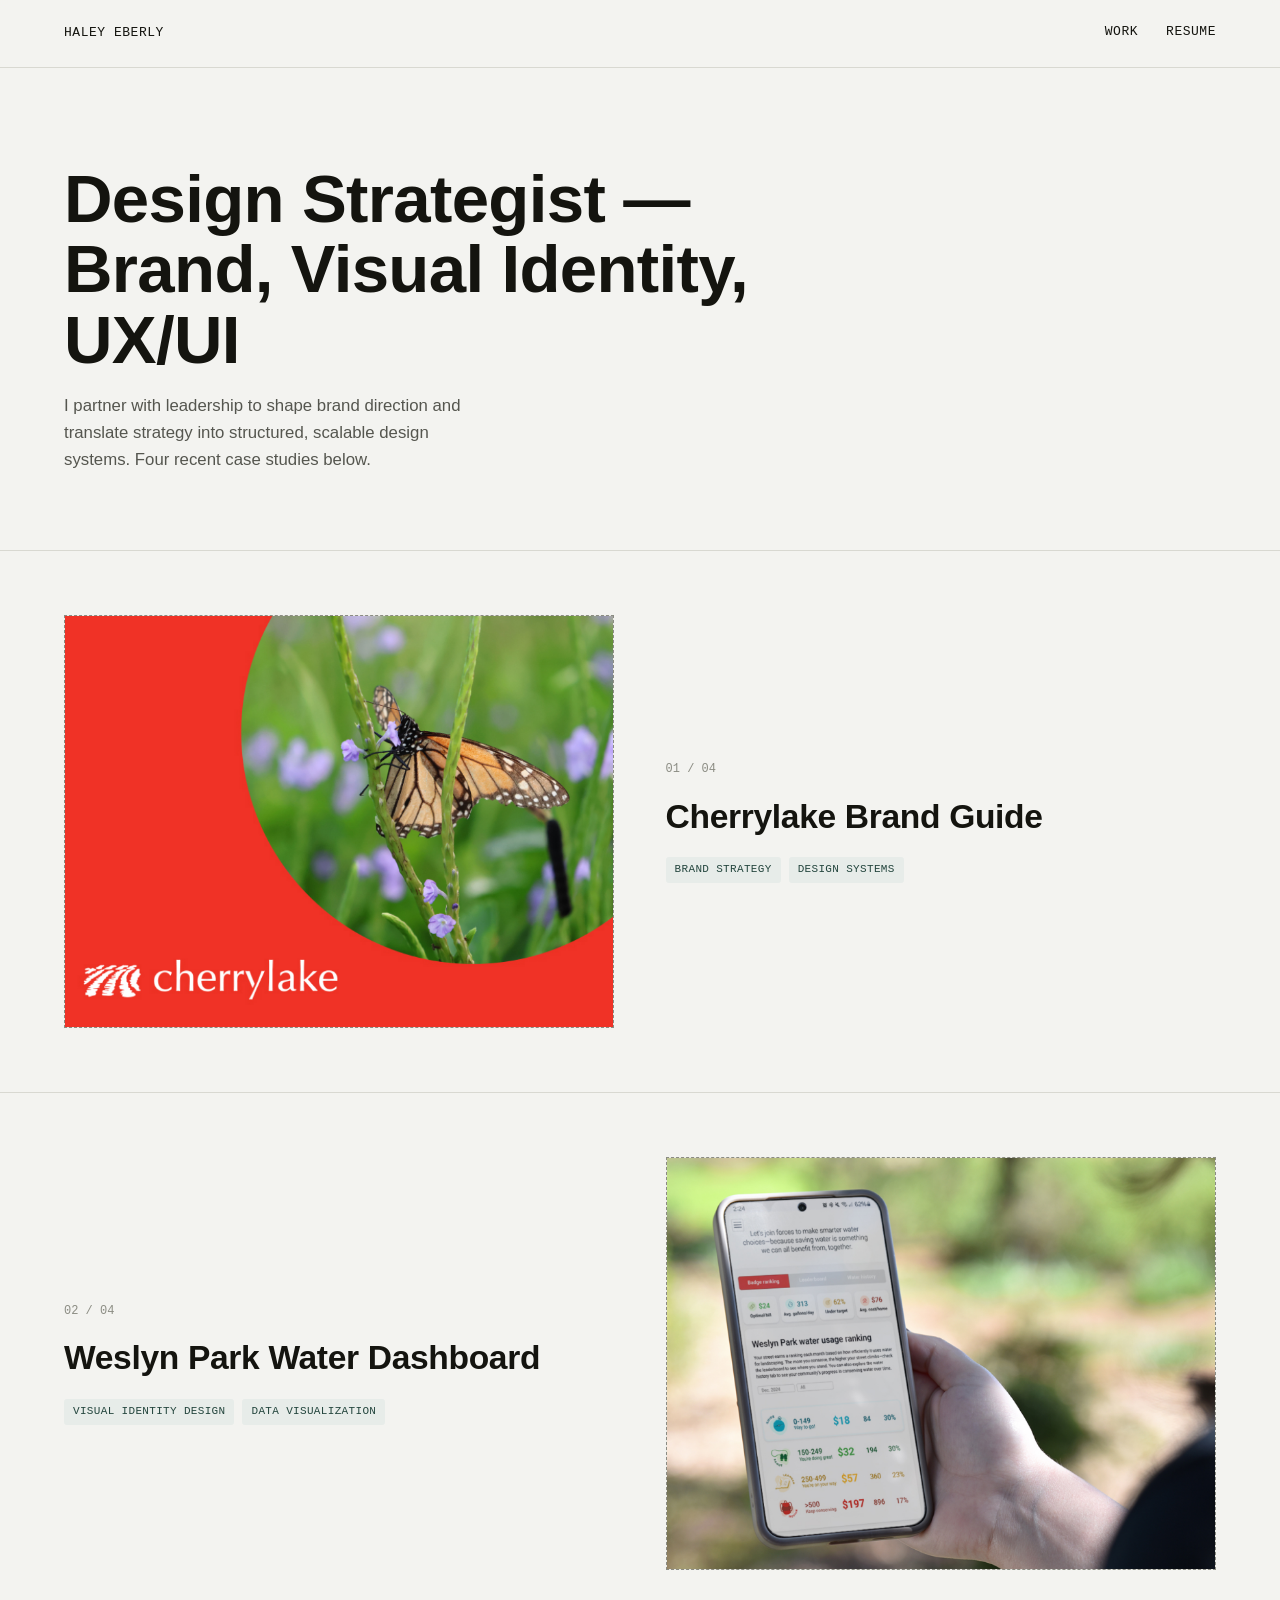
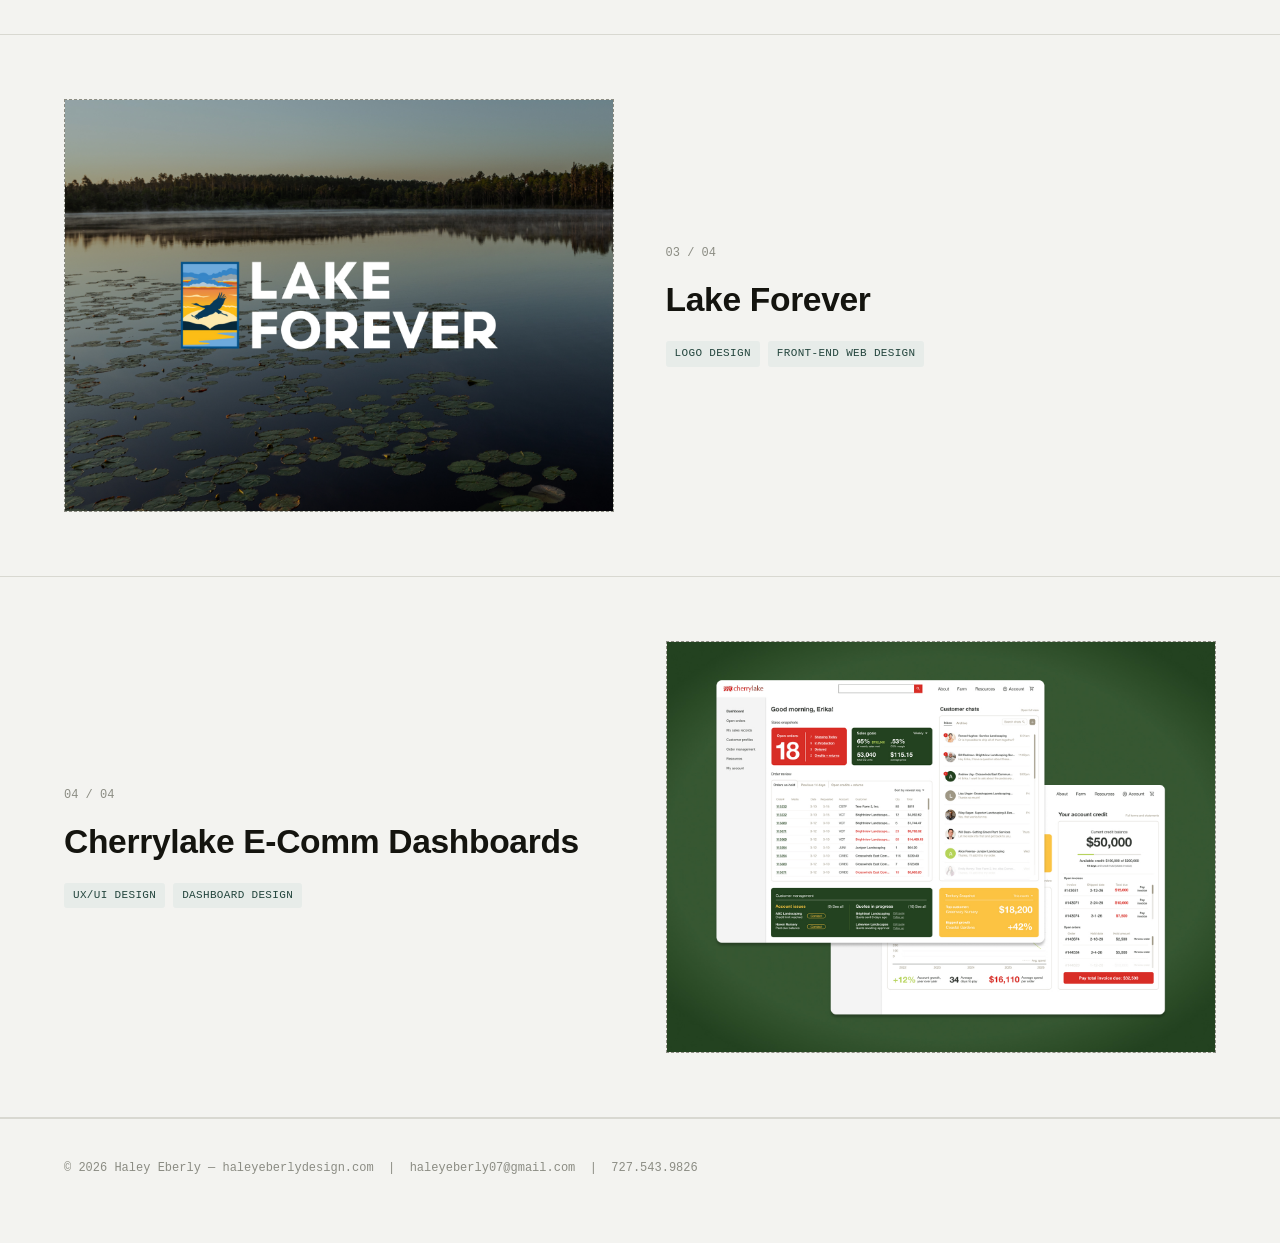
==== commit cf303e1b: "Update index.html" ====
--- a/index.html
+++ b/index.html
@@ -28,7 +28,7 @@
 
   <a class="work-item" href="case-study-1.html">
     <div class="work-item__media">
-      <div class="work-item__placeholder">Replace with cover image<br>images/cherrylake-brand-guide-cover.jpg</div>
+      <img src="images/cherrylake-brand-guide-cover.jpg" alt="Cherrylake Brand Guide cover" loading="lazy">
     </div>
     <div class="work-item__body">
       <span class="work-item__index">01 / 04</span>
@@ -42,7 +42,7 @@
 
   <a class="work-item" href="case-study-2.html">
     <div class="work-item__media">
-      <div class="work-item__placeholder">Replace with cover image<br>images/weslyn-park-water-dashboard-cover.jpg</div>
+      <img src="images/weslyn-park-water-dashboard-cover.jpg" alt="Weslyn Park Water Dashboard cover" loading="lazy">
     </div>
     <div class="work-item__body">
       <span class="work-item__index">02 / 04</span>
@@ -56,7 +56,7 @@
 
   <a class="work-item" href="case-study-3.html">
     <div class="work-item__media">
-      <div class="work-item__placeholder">Replace with cover image<br>images/lake-forever-cover.jpg</div>
+      <img src="images/lake-forever-cover.jpg" alt="Lake Forever cover" loading="lazy">
     </div>
     <div class="work-item__body">
       <span class="work-item__index">03 / 04</span>
@@ -70,7 +70,7 @@
 
   <a class="work-item" href="case-study-4.html">
     <div class="work-item__media">
-      <div class="work-item__placeholder">Replace with cover image<br>images/cherrylake-ecomm-dashboards-cover.jpg</div>
+      <img src="images/cherrylake-ecomm-dashboards-cover.jpg" alt="Cherrylake E-Comm Dashboards cover" loading="lazy">
     </div>
     <div class="work-item__body">
       <span class="work-item__index">04 / 04</span>
--- a/style.css
+++ b/style.css
@@ -0,0 +1,388 @@
+/* =========================================================
+   Design tokens
+   ========================================================= */
+:root {
+  --bg: #f3f3f0;
+  --bg-raised: #eaeae5;
+  --ink: #14140f;
+  --ink-soft: #55564f;
+  --ink-faint: #8b8c83;
+  --line: #d8d8d1;
+  --accent: #23453d;
+  --accent-tint: #e7ece9;
+
+  --font-display: "Bricolage Grotesque", sans-serif;
+  --font-body: "IBM Plex Sans", sans-serif;
+  --font-mono: "IBM Plex Mono", monospace;
+
+  --measure: 640px;
+  --gutter: clamp(20px, 5vw, 64px);
+}
+
+/* =========================================================
+   Reset / base
+   ========================================================= */
+* { box-sizing: border-box; }
+html { -webkit-text-size-adjust: 100%; }
+
+body {
+  margin: 0;
+  background: var(--bg);
+  color: var(--ink);
+  font-family: var(--font-body);
+  font-size: 17px;
+  line-height: 1.6;
+  -webkit-font-smoothing: antialiased;
+}
+
+img { max-width: 100%; display: block; }
+
+a {
+  color: inherit;
+  text-decoration: none;
+}
+
+h1, h2, h3 {
+  font-family: var(--font-display);
+  margin: 0;
+  letter-spacing: -0.01em;
+}
+
+p { margin: 0 0 1.2em; }
+
+::selection { background: var(--accent); color: var(--bg); }
+
+:focus-visible {
+  outline: 2px solid var(--accent);
+  outline-offset: 3px;
+}
+
+@media (prefers-reduced-motion: reduce) {
+  *, *::before, *::after {
+    animation-duration: 0.001ms !important;
+    transition-duration: 0.001ms !important;
+  }
+}
+
+/* =========================================================
+   Nav
+   ========================================================= */
+.site-nav {
+  position: sticky;
+  top: 0;
+  z-index: 20;
+  display: flex;
+  align-items: center;
+  justify-content: space-between;
+  padding: 22px var(--gutter);
+  background: color-mix(in srgb, var(--bg) 88%, transparent);
+  backdrop-filter: blur(6px);
+  border-bottom: 1px solid var(--line);
+}
+
+.site-nav__name {
+  font-family: var(--font-mono);
+  font-size: 13px;
+  letter-spacing: 0.04em;
+  text-transform: uppercase;
+}
+
+.site-nav__links {
+  display: flex;
+  gap: 28px;
+  font-family: var(--font-mono);
+  font-size: 13px;
+  letter-spacing: 0.04em;
+  text-transform: uppercase;
+}
+
+.site-nav__links a {
+  position: relative;
+  padding-bottom: 2px;
+}
+
+.site-nav__links a::after {
+  content: "";
+  position: absolute;
+  left: 0; right: 0; bottom: -2px;
+  height: 1px;
+  background: var(--accent);
+  transform: scaleX(0);
+  transform-origin: left;
+  transition: transform 0.25s ease;
+}
+
+.site-nav__links a:hover::after,
+.site-nav__links a:focus-visible::after {
+  transform: scaleX(1);
+}
+
+/* =========================================================
+   Home / hero
+   ========================================================= */
+.hero {
+  padding: clamp(48px, 10vw, 96px) var(--gutter) clamp(32px, 6vw, 56px);
+  max-width: 900px;
+}
+
+.hero h1 {
+  font-size: clamp(2.4rem, 6vw, 4.2rem);
+  font-weight: 600;
+  line-height: 1.05;
+}
+
+.hero p {
+  margin-top: 18px;
+  max-width: 46ch;
+  color: var(--ink-soft);
+  font-size: 1.05rem;
+}
+
+/* =========================================================
+   Work list (alternating covers)
+   ========================================================= */
+.work-list {
+  display: flex;
+  flex-direction: column;
+}
+
+.work-item {
+  display: grid;
+  grid-template-columns: 1fr 1fr;
+  align-items: center;
+  gap: clamp(24px, 4vw, 56px);
+  padding: clamp(32px, 6vw, 64px) var(--gutter);
+  border-top: 1px solid var(--line);
+  text-decoration: none;
+  color: inherit;
+}
+
+.work-item:last-child { border-bottom: 1px solid var(--line); }
+
+.work-item:nth-child(even) .work-item__media { order: 2; }
+.work-item:nth-child(even) .work-item__body { order: 1; }
+
+.work-item__media {
+  aspect-ratio: 4 / 3;
+  background: var(--bg-raised);
+  border: 1px dashed var(--ink-faint);
+  display: flex;
+  align-items: center;
+  justify-content: center;
+  overflow: hidden;
+  transition: transform 0.4s ease;
+}
+
+.work-item__media img { width: 100%; height: 100%; object-fit: cover; }
+
+.work-item__placeholder {
+  font-family: var(--font-mono);
+  font-size: 12px;
+  color: var(--ink-faint);
+  text-align: center;
+  padding: 12px;
+}
+
+.work-item:hover .work-item__media { transform: scale(1.015); }
+
+.work-item__index {
+  font-family: var(--font-mono);
+  font-size: 12px;
+  color: var(--ink-faint);
+  margin-bottom: 10px;
+  display: block;
+}
+
+.work-item__title {
+  font-size: clamp(1.5rem, 3vw, 2.1rem);
+  font-weight: 600;
+}
+
+.work-item__tags {
+  margin-top: 14px;
+  display: flex;
+  flex-wrap: wrap;
+  gap: 8px;
+}
+
+.tag {
+  font-family: var(--font-mono);
+  font-size: 11px;
+  letter-spacing: 0.03em;
+  text-transform: uppercase;
+  color: var(--accent);
+  background: var(--accent-tint);
+  border-radius: 3px;
+  padding: 4px 9px;
+}
+
+@media (max-width: 720px) {
+  .work-item { grid-template-columns: 1fr; }
+  .work-item:nth-child(even) .work-item__media,
+  .work-item:nth-child(even) .work-item__body { order: initial; }
+}
+
+/* =========================================================
+   Footer
+   ========================================================= */
+.site-footer {
+  padding: 40px var(--gutter) 64px;
+  font-family: var(--font-mono);
+  font-size: 12px;
+  color: var(--ink-faint);
+  border-top: 1px solid var(--line);
+}
+
+/* =========================================================
+   Case study page
+   ========================================================= */
+.case-study {
+  max-width: var(--measure);
+  margin: 0 auto;
+  padding: clamp(48px, 8vw, 80px) var(--gutter) clamp(64px, 10vw, 120px);
+  text-align: center;
+}
+
+.case-study__eyebrow {
+  font-family: var(--font-mono);
+  font-size: 12px;
+  letter-spacing: 0.06em;
+  text-transform: uppercase;
+  color: var(--ink-faint);
+  margin-bottom: 16px;
+}
+
+.case-study__title {
+  font-size: clamp(2rem, 5vw, 3rem);
+  font-weight: 600;
+  line-height: 1.1;
+}
+
+.case-study__tags {
+  margin-top: 20px;
+  display: flex;
+  flex-wrap: wrap;
+  justify-content: center;
+  gap: 8px;
+}
+
+/* In short card */
+.brief-card {
+  margin: 40px auto 0;
+  max-width: 560px;
+  border: 1px solid var(--line);
+  border-radius: 6px;
+  background: var(--bg-raised);
+  text-align: left;
+  overflow: hidden;
+}
+
+.brief-card__label {
+  font-family: var(--font-mono);
+  font-size: 11px;
+  letter-spacing: 0.08em;
+  text-transform: uppercase;
+  color: var(--ink-faint);
+  padding: 14px 20px 0;
+}
+
+.brief-card dl {
+  margin: 0;
+  padding: 10px 20px 20px;
+  display: grid;
+  grid-template-columns: 100px 1fr;
+  row-gap: 14px;
+  column-gap: 16px;
+}
+
+.brief-card dt {
+  font-family: var(--font-mono);
+  font-size: 12px;
+  color: var(--ink-faint);
+  text-transform: uppercase;
+  letter-spacing: 0.03em;
+  padding-top: 2px;
+}
+
+.brief-card dd {
+  margin: 0;
+  font-size: 14.5px;
+  line-height: 1.55;
+}
+
+@media (max-width: 560px) {
+  .brief-card dl {
+    grid-template-columns: 1fr;
+    row-gap: 4px;
+  }
+  .brief-card dt { margin-top: 10px; }
+}
+
+/* Body content */
+.case-study__body {
+  margin-top: 56px;
+  text-align: left;
+}
+
+.case-study__body p {
+  font-size: 1.05rem;
+  color: var(--ink);
+}
+
+.case-study__body h2 {
+  font-size: 1.3rem;
+  font-weight: 600;
+  margin: 2.2em 0 0.7em;
+}
+
+.case-study__body ul {
+  margin: 0 0 1.2em;
+  padding-left: 1.3em;
+}
+
+.case-study__body li {
+  margin-bottom: 0.6em;
+  font-size: 1.05rem;
+}
+
+.case-study__body strong {
+  font-weight: 600;
+}
+
+.case-study__figure {
+  margin: 2.4em calc(var(--gutter) * -1);
+}
+
+.case-study__figure .work-item__media {
+  aspect-ratio: 16 / 10;
+  border-left: none;
+  border-right: none;
+  border-radius: 0;
+}
+
+.case-study__figure figcaption {
+  margin-top: 10px;
+  padding: 0 var(--gutter);
+  font-family: var(--font-mono);
+  font-size: 12px;
+  color: var(--ink-faint);
+  text-align: center;
+}
+
+.case-study__nav {
+  margin-top: 72px;
+  padding-top: 28px;
+  border-top: 1px solid var(--line);
+  display: flex;
+  justify-content: center;
+}
+
+.case-study__nav a {
+  font-family: var(--font-mono);
+  font-size: 13px;
+  text-transform: uppercase;
+  letter-spacing: 0.04em;
+  color: var(--accent);
+}
+
+.case-study__nav a:hover { text-decoration: underline; }
